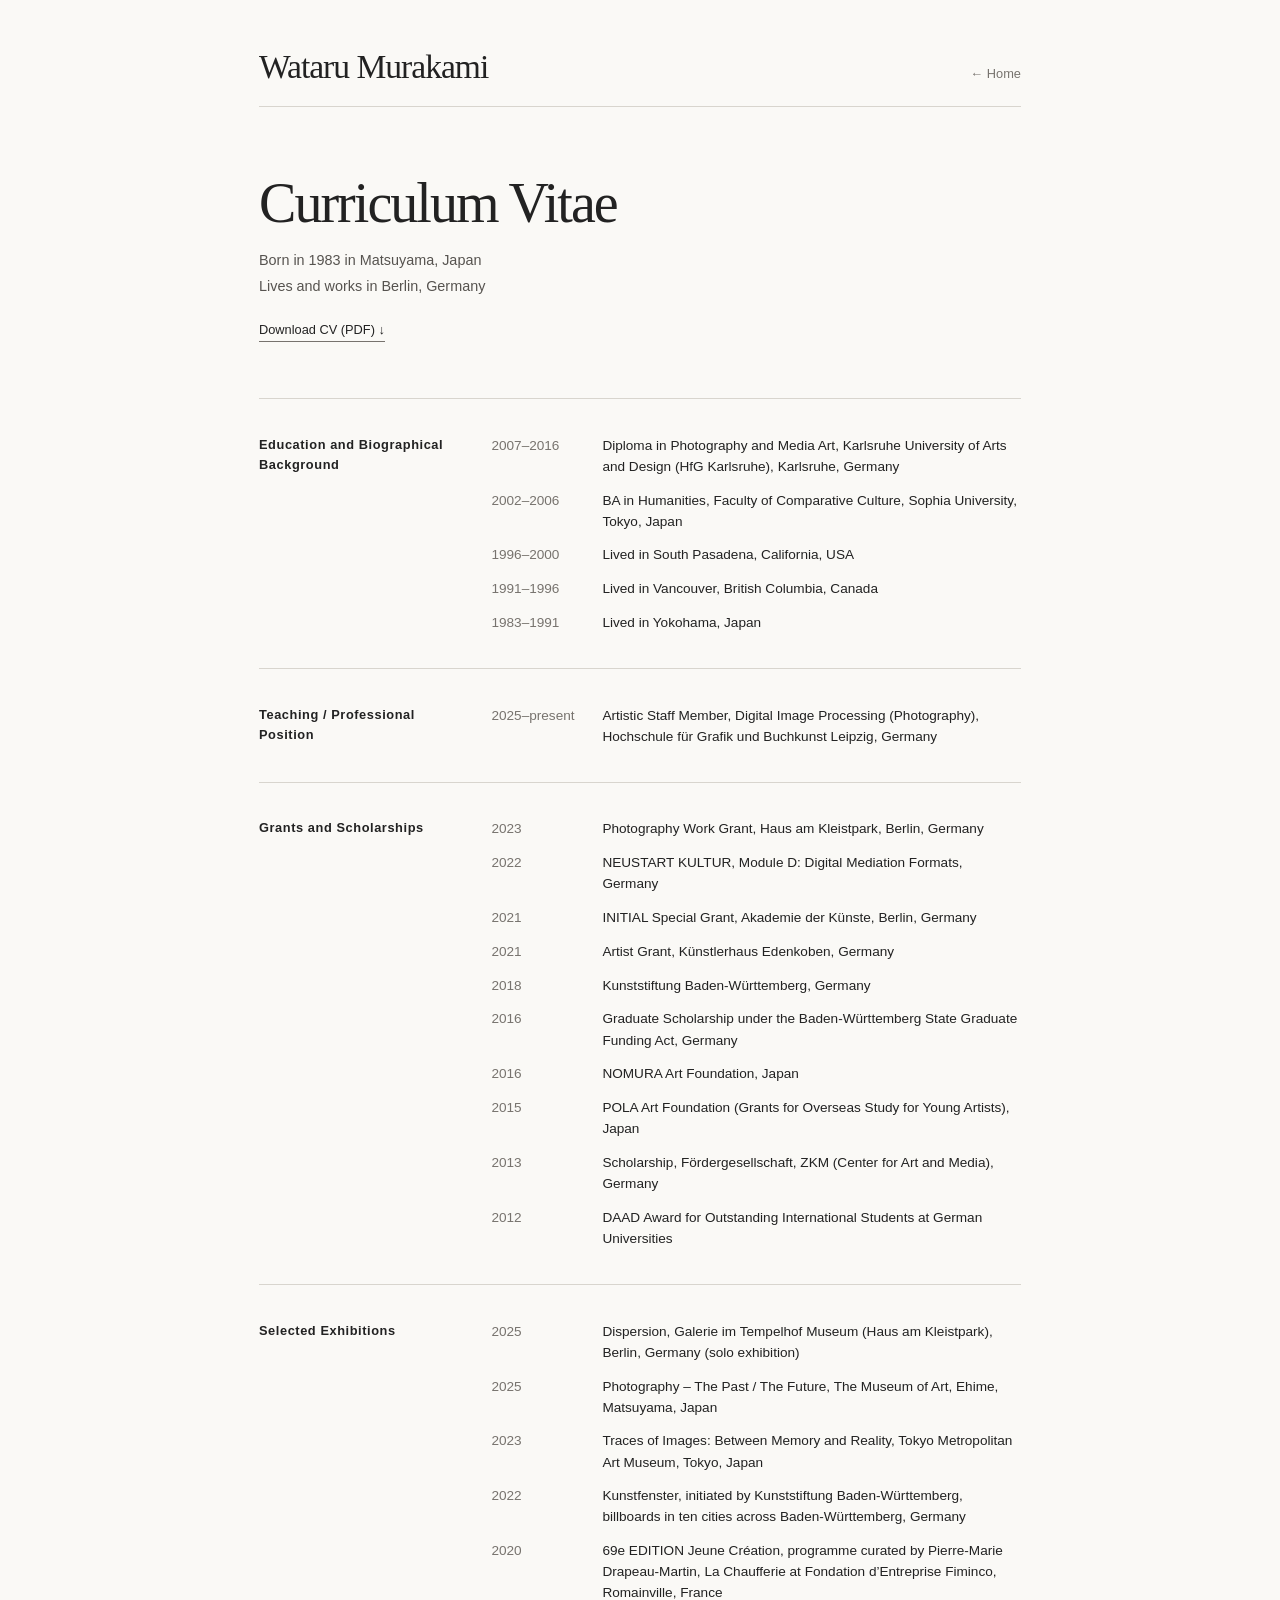
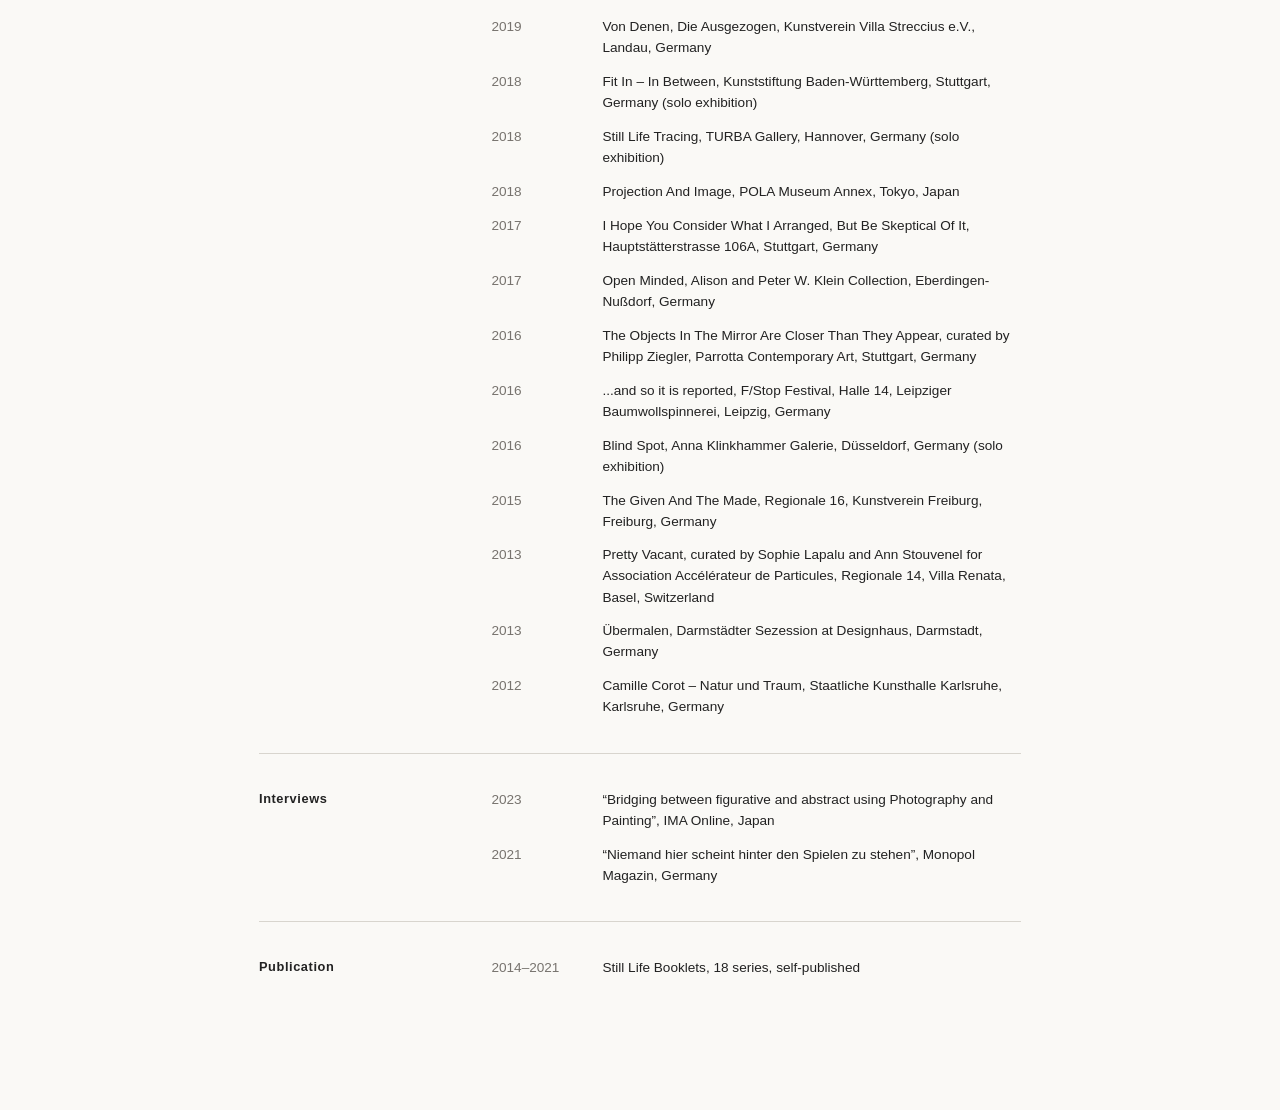
==== cv.html @ 6ba65ca3 "Add files via upload" ====
<!doctype html>
<html lang="en">
<head>
  <meta charset="utf-8">
  <meta name="viewport" content="width=device-width, initial-scale=1">
  <meta name="description" content="CV of Wataru Murakami, visual artist based in Berlin.">
  <title>CV — Wataru Murakami</title>
  <link rel="stylesheet" href="style.css">
</head>
<body>
  <main class="cv-container">
    <header class="cv-header">
      <a class="cv-site-name" href="index.html">Wataru Murakami</a>
      <a class="cv-back" href="index.html">← Home</a>
    </header>
    <div class="cv-intro">
      <h1>Curriculum Vitae</h1>
      <p>Born in 1983 in Matsuyama, Japan<br>Lives and works in Berlin, Germany</p>
      <a class="cv-download" href="CV_Wataru_Murakami_EN.pdf" download>Download CV (PDF) ↓</a>
    </div>
    <section class="cv-section">
      <h2>Education and Biographical Background</h2>
      <div class="cv-entries">
        <div class="cv-entry"><div class="cv-year">2007–2016</div><p class="cv-description">Diploma in Photography and Media Art, Karlsruhe University of Arts and Design (HfG Karlsruhe), Karlsruhe, Germany</p></div>
        <div class="cv-entry"><div class="cv-year">2002–2006</div><p class="cv-description">BA in Humanities, Faculty of Comparative Culture, Sophia University, Tokyo, Japan</p></div>
        <div class="cv-entry"><div class="cv-year">1996–2000</div><p class="cv-description">Lived in South Pasadena, California, USA</p></div>
        <div class="cv-entry"><div class="cv-year">1991–1996</div><p class="cv-description">Lived in Vancouver, British Columbia, Canada</p></div>
        <div class="cv-entry"><div class="cv-year">1983–1991</div><p class="cv-description">Lived in Yokohama, Japan</p></div>
      </div>
    </section>
    <section class="cv-section">
      <h2>Teaching / Professional Position</h2>
      <div class="cv-entries">
        <div class="cv-entry"><div class="cv-year">2025–present</div><p class="cv-description">Artistic Staff Member, Digital Image Processing (Photography), Hochschule für Grafik und Buchkunst Leipzig, Germany</p></div>
      </div>
    </section>
    <section class="cv-section">
      <h2>Grants and Scholarships</h2>
      <div class="cv-entries">
        <div class="cv-entry"><div class="cv-year">2023</div><p class="cv-description">Photography Work Grant, Haus am Kleistpark, Berlin, Germany</p></div>
        <div class="cv-entry"><div class="cv-year">2022</div><p class="cv-description">NEUSTART KULTUR, Module D: Digital Mediation Formats, Germany</p></div>
        <div class="cv-entry"><div class="cv-year">2021</div><p class="cv-description">INITIAL Special Grant, Akademie der Künste, Berlin, Germany</p></div>
        <div class="cv-entry"><div class="cv-year">2021</div><p class="cv-description">Artist Grant, Künstlerhaus Edenkoben, Germany</p></div>
        <div class="cv-entry"><div class="cv-year">2018</div><p class="cv-description">Kunststiftung Baden-Württemberg, Germany</p></div>
        <div class="cv-entry"><div class="cv-year">2016</div><p class="cv-description">Graduate Scholarship under the Baden-Württemberg State Graduate Funding Act, Germany</p></div>
        <div class="cv-entry"><div class="cv-year">2016</div><p class="cv-description">NOMURA Art Foundation, Japan</p></div>
        <div class="cv-entry"><div class="cv-year">2015</div><p class="cv-description">POLA Art Foundation (Grants for Overseas Study for Young Artists), Japan</p></div>
        <div class="cv-entry"><div class="cv-year">2013</div><p class="cv-description">Scholarship, Fördergesellschaft, ZKM (Center for Art and Media), Germany</p></div>
        <div class="cv-entry"><div class="cv-year">2012</div><p class="cv-description">DAAD Award for Outstanding International Students at German Universities</p></div>
      </div>
    </section>
    <section class="cv-section">
      <h2>Selected Exhibitions</h2>
      <div class="cv-entries">
        <div class="cv-entry"><div class="cv-year">2025</div><p class="cv-description">Dispersion, Galerie im Tempelhof Museum (Haus am Kleistpark), Berlin, Germany (solo exhibition)</p></div>
        <div class="cv-entry"><div class="cv-year">2025</div><p class="cv-description">Photography – The Past / The Future, The Museum of Art, Ehime, Matsuyama, Japan</p></div>
        <div class="cv-entry"><div class="cv-year">2023</div><p class="cv-description">Traces of Images: Between Memory and Reality, Tokyo Metropolitan Art Museum, Tokyo, Japan</p></div>
        <div class="cv-entry"><div class="cv-year">2022</div><p class="cv-description">Kunstfenster, initiated by Kunststiftung Baden-Württemberg, billboards in ten cities across Baden-Württemberg, Germany</p></div>
        <div class="cv-entry"><div class="cv-year">2020</div><p class="cv-description">69e EDITION Jeune Création, programme curated by Pierre-Marie Drapeau-Martin, La Chaufferie at Fondation d’Entreprise Fiminco, Romainville, France</p></div>
        <div class="cv-entry"><div class="cv-year">2019</div><p class="cv-description">Von Denen, Die Ausgezogen, Kunstverein Villa Streccius e.V., Landau, Germany</p></div>
        <div class="cv-entry"><div class="cv-year">2018</div><p class="cv-description">Fit In – In Between, Kunststiftung Baden-Württemberg, Stuttgart, Germany (solo exhibition)</p></div>
        <div class="cv-entry"><div class="cv-year">2018</div><p class="cv-description">Still Life Tracing, TURBA Gallery, Hannover, Germany (solo exhibition)</p></div>
        <div class="cv-entry"><div class="cv-year">2018</div><p class="cv-description">Projection And Image, POLA Museum Annex, Tokyo, Japan</p></div>
        <div class="cv-entry"><div class="cv-year">2017</div><p class="cv-description">I Hope You Consider What I Arranged, But Be Skeptical Of It, Hauptstätterstrasse 106A, Stuttgart, Germany</p></div>
        <div class="cv-entry"><div class="cv-year">2017</div><p class="cv-description">Open Minded, Alison and Peter W. Klein Collection, Eberdingen-Nußdorf, Germany</p></div>
        <div class="cv-entry"><div class="cv-year">2016</div><p class="cv-description">The Objects In The Mirror Are Closer Than They Appear, curated by Philipp Ziegler, Parrotta Contemporary Art, Stuttgart, Germany</p></div>
        <div class="cv-entry"><div class="cv-year">2016</div><p class="cv-description">...and so it is reported, F/Stop Festival, Halle 14, Leipziger Baumwollspinnerei, Leipzig, Germany</p></div>
        <div class="cv-entry"><div class="cv-year">2016</div><p class="cv-description">Blind Spot, Anna Klinkhammer Galerie, Düsseldorf, Germany (solo exhibition)</p></div>
        <div class="cv-entry"><div class="cv-year">2015</div><p class="cv-description">The Given And The Made, Regionale 16, Kunstverein Freiburg, Freiburg, Germany</p></div>
        <div class="cv-entry"><div class="cv-year">2013</div><p class="cv-description">Pretty Vacant, curated by Sophie Lapalu and Ann Stouvenel for Association Accélérateur de Particules, Regionale 14, Villa Renata, Basel, Switzerland</p></div>
        <div class="cv-entry"><div class="cv-year">2013</div><p class="cv-description">Übermalen, Darmstädter Sezession at Designhaus, Darmstadt, Germany</p></div>
        <div class="cv-entry"><div class="cv-year">2012</div><p class="cv-description">Camille Corot – Natur und Traum, Staatliche Kunsthalle Karlsruhe, Karlsruhe, Germany</p></div>
      </div>
    </section>
    <section class="cv-section">
      <h2>Interviews</h2>
      <div class="cv-entries">
        <div class="cv-entry"><div class="cv-year">2023</div><p class="cv-description">“Bridging between figurative and abstract using Photography and Painting”, IMA Online, Japan</p></div>
        <div class="cv-entry"><div class="cv-year">2021</div><p class="cv-description">“Niemand hier scheint hinter den Spielen zu stehen”, Monopol Magazin, Germany</p></div>
      </div>
    </section>
    <section class="cv-section">
      <h2>Publication</h2>
      <div class="cv-entries">
        <div class="cv-entry"><div class="cv-year">2014–2021</div><p class="cv-description">Still Life Booklets, 18 series, self-published</p></div>
      </div>
    </section>
  </main>
</body>
</html>
---- style.css ----
/* Wataru Murakami — edit colors, fonts, and spacing here */
:root {
  --background: #faf9f6;  /* Background */
  --text: #222222;        /* Main text */
  --muted: #77736e;       /* Secondary text */
  --line: #d8d5ce;
}
* { box-sizing: border-box; }
html { min-height: 100%; }
body {
  margin: 0;
  min-height: 100vh;
  color: var(--text);
  background: var(--background);
  font-family: Arial, Helvetica, sans-serif;
  -webkit-font-smoothing: antialiased;
}
a { color: inherit; text-decoration: none; }
a:hover { color: var(--muted); }
a:focus-visible { outline: 2px solid currentColor; outline-offset: 6px; }
.homepage { min-height: 100svh; }
.home-content {
  min-height: 100svh;
  padding: 4rem 1.5rem;
  display: flex;
  flex-direction: column;
  justify-content: center;
  align-items: center;
  text-align: center;
}
h1 {
  font-family: Georgia, 'Times New Roman', serif;
  font-weight: 400;
  font-size: clamp(2.25rem, 5.1vw, 4.35rem); /* Name size */
  letter-spacing: -0.035em;
  line-height: 1.15;
  margin: 0;
}
.home-links {
  display: flex;
  align-items: center;
  justify-content: center;
  flex-wrap: wrap;
  gap: 1.6rem;
  margin-top: 3.1rem;
  font-size: 0.79rem;
  letter-spacing: 0.06em;
}
.home-links a { border-bottom: 1px solid var(--line); padding-bottom: 0.35rem; transition: color .15s; }
.external-marker { font-size: 0.77em; margin-left: .28em; }

/* CV page */
.cv-container { max-width: 890px; margin: 0 auto; padding: 3rem clamp(1.3rem, 5vw, 4rem) 6rem; }
.cv-header { display: flex; align-items: baseline; justify-content: space-between; gap: 2rem; padding-bottom: 1.25rem; border-bottom: 1px solid var(--line); }
.cv-site-name { font-family: Georgia, 'Times New Roman', serif; font-size: clamp(1.6rem, 3vw, 2.1rem); font-weight: 400; letter-spacing: -0.03em; }
.cv-back { font-size: 0.8rem; color: var(--muted); white-space: nowrap; }
.cv-intro { margin: 4rem 0 3.5rem; }
.cv-intro h1 { font-size: clamp(2.5rem, 5vw, 3.5rem); }
.cv-intro p { margin: 0.8rem 0 0; color: #56534f; font-size: 0.9rem; line-height: 1.8; }
.cv-download { display: inline-block; font-size: .8rem; border-bottom: 1px solid var(--muted); margin-top: 1.4rem; padding-bottom: .25rem; }
.cv-section { display: grid; grid-template-columns: minmax(150px, 210px) 1fr; gap: 1.4rem; border-top: 1px solid var(--line); padding: 2.2rem 0; }
.cv-section h2 { font-size: .8rem; font-weight: 600; margin: 0; letter-spacing: .045em; line-height: 1.6; }
.cv-entries { display: grid; gap: .8rem; }
.cv-entry { display: grid; grid-template-columns: 95px 1fr; gap: 1rem; font-size: .85rem; line-height: 1.55; }
.cv-year { color: var(--muted); font-variant-numeric: tabular-nums; }
.cv-description { margin: 0; }
@media (max-width: 660px) {
  .cv-container { padding-top: 1.5rem; }
  .cv-section { grid-template-columns: 1fr; gap: 1.2rem; }
  .cv-entry { grid-template-columns: 78px 1fr; gap: .7rem; }
  .cv-intro { margin: 3.1rem 0 3rem; }
  .home-links { gap: 1.35rem; }
}
@media (prefers-reduced-motion: reduce) { .home-links a { transition: none; } }
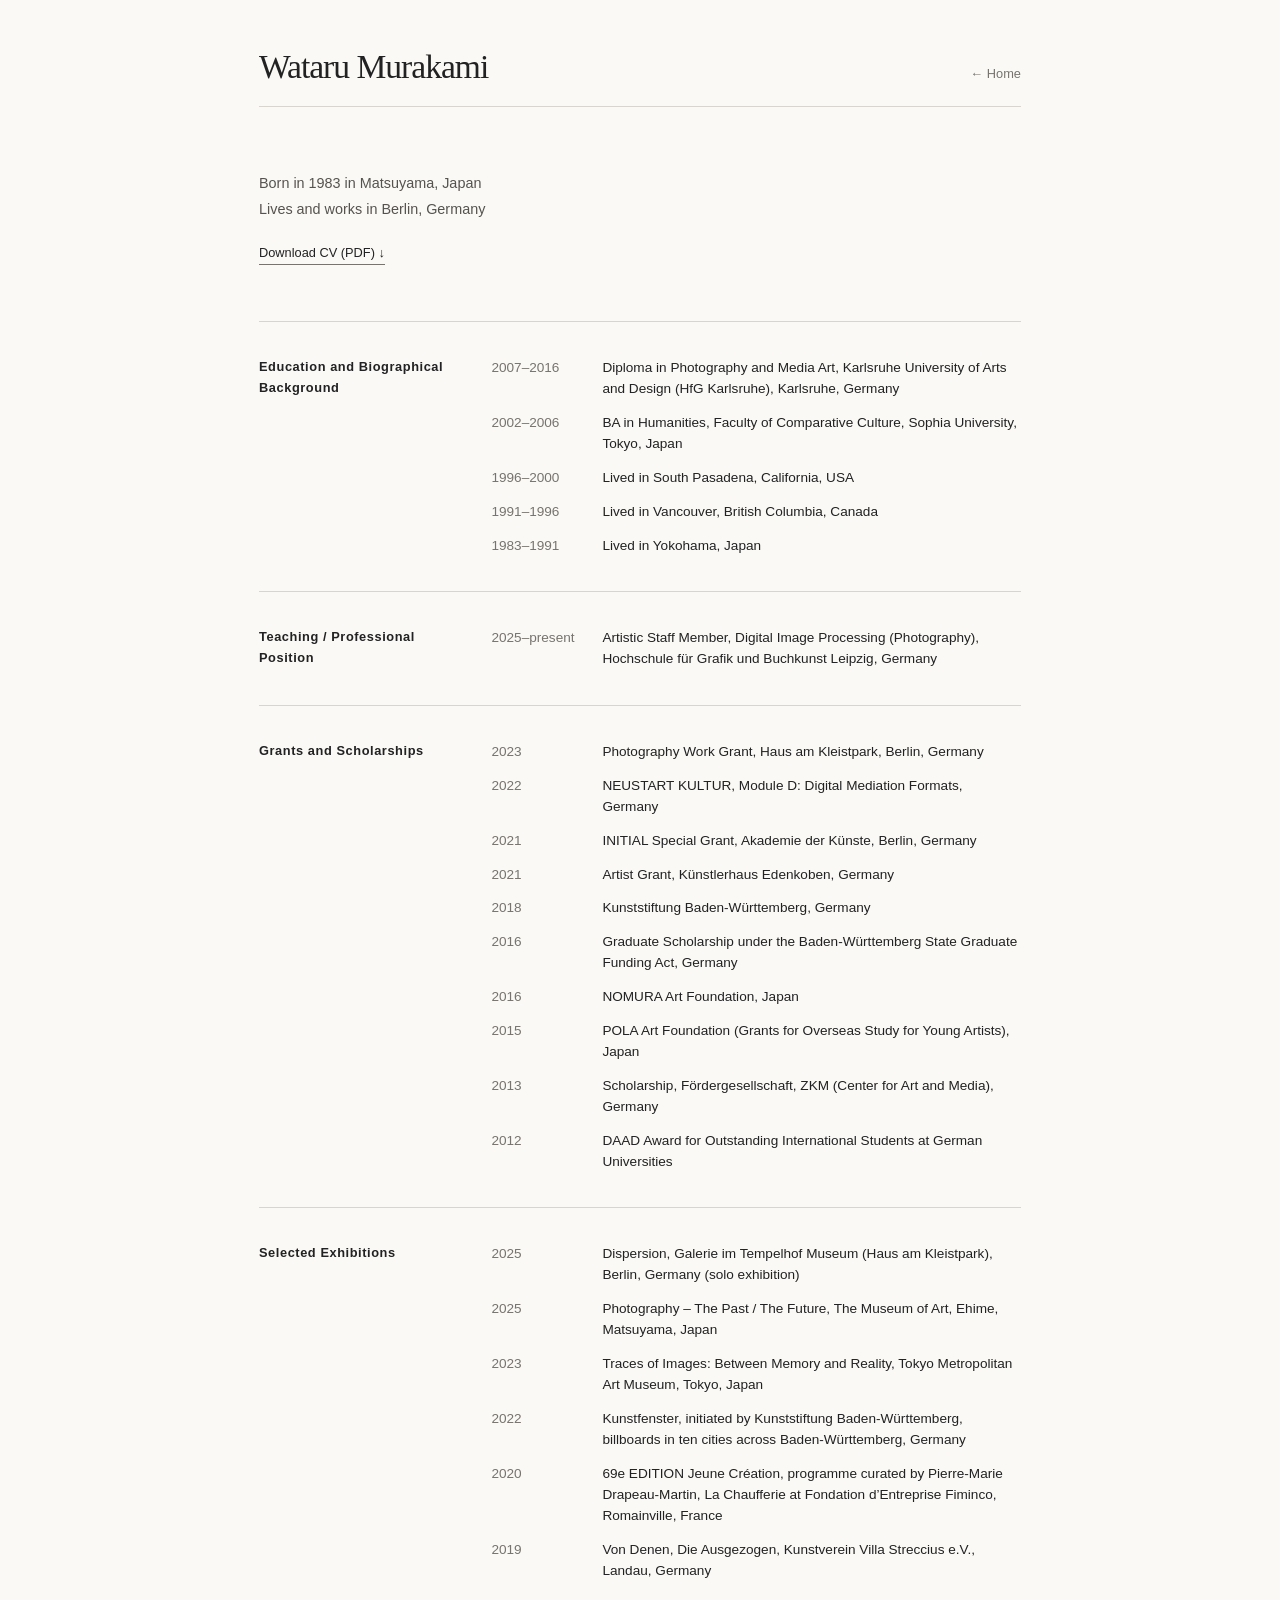
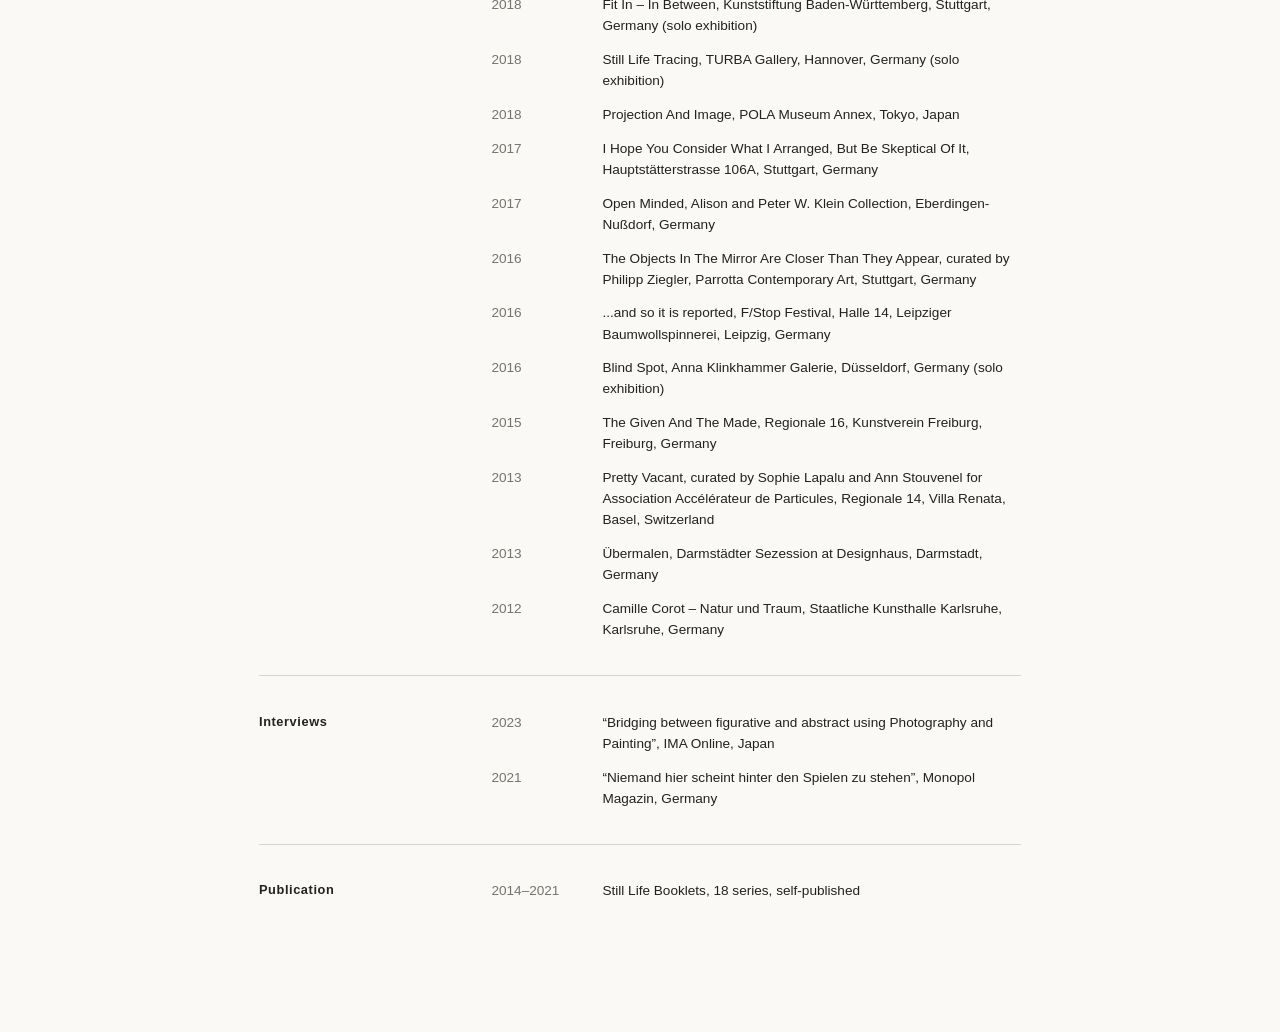
==== commit cf9863a7: "Remove 'Curriculum Vitae' heading from cv.html Removed the heading 'Curriculum Vitae' from the intro" ====
--- a/cv.html
+++ b/cv.html
@@ -14,7 +14,6 @@
       <a class="cv-back" href="index.html">← Home</a>
     </header>
     <div class="cv-intro">
-      <h1>Curriculum Vitae</h1>
       <p>Born in 1983 in Matsuyama, Japan<br>Lives and works in Berlin, Germany</p>
       <a class="cv-download" href="CV_Wataru_Murakami_EN.pdf" download>Download CV (PDF) ↓</a>
     </div>
